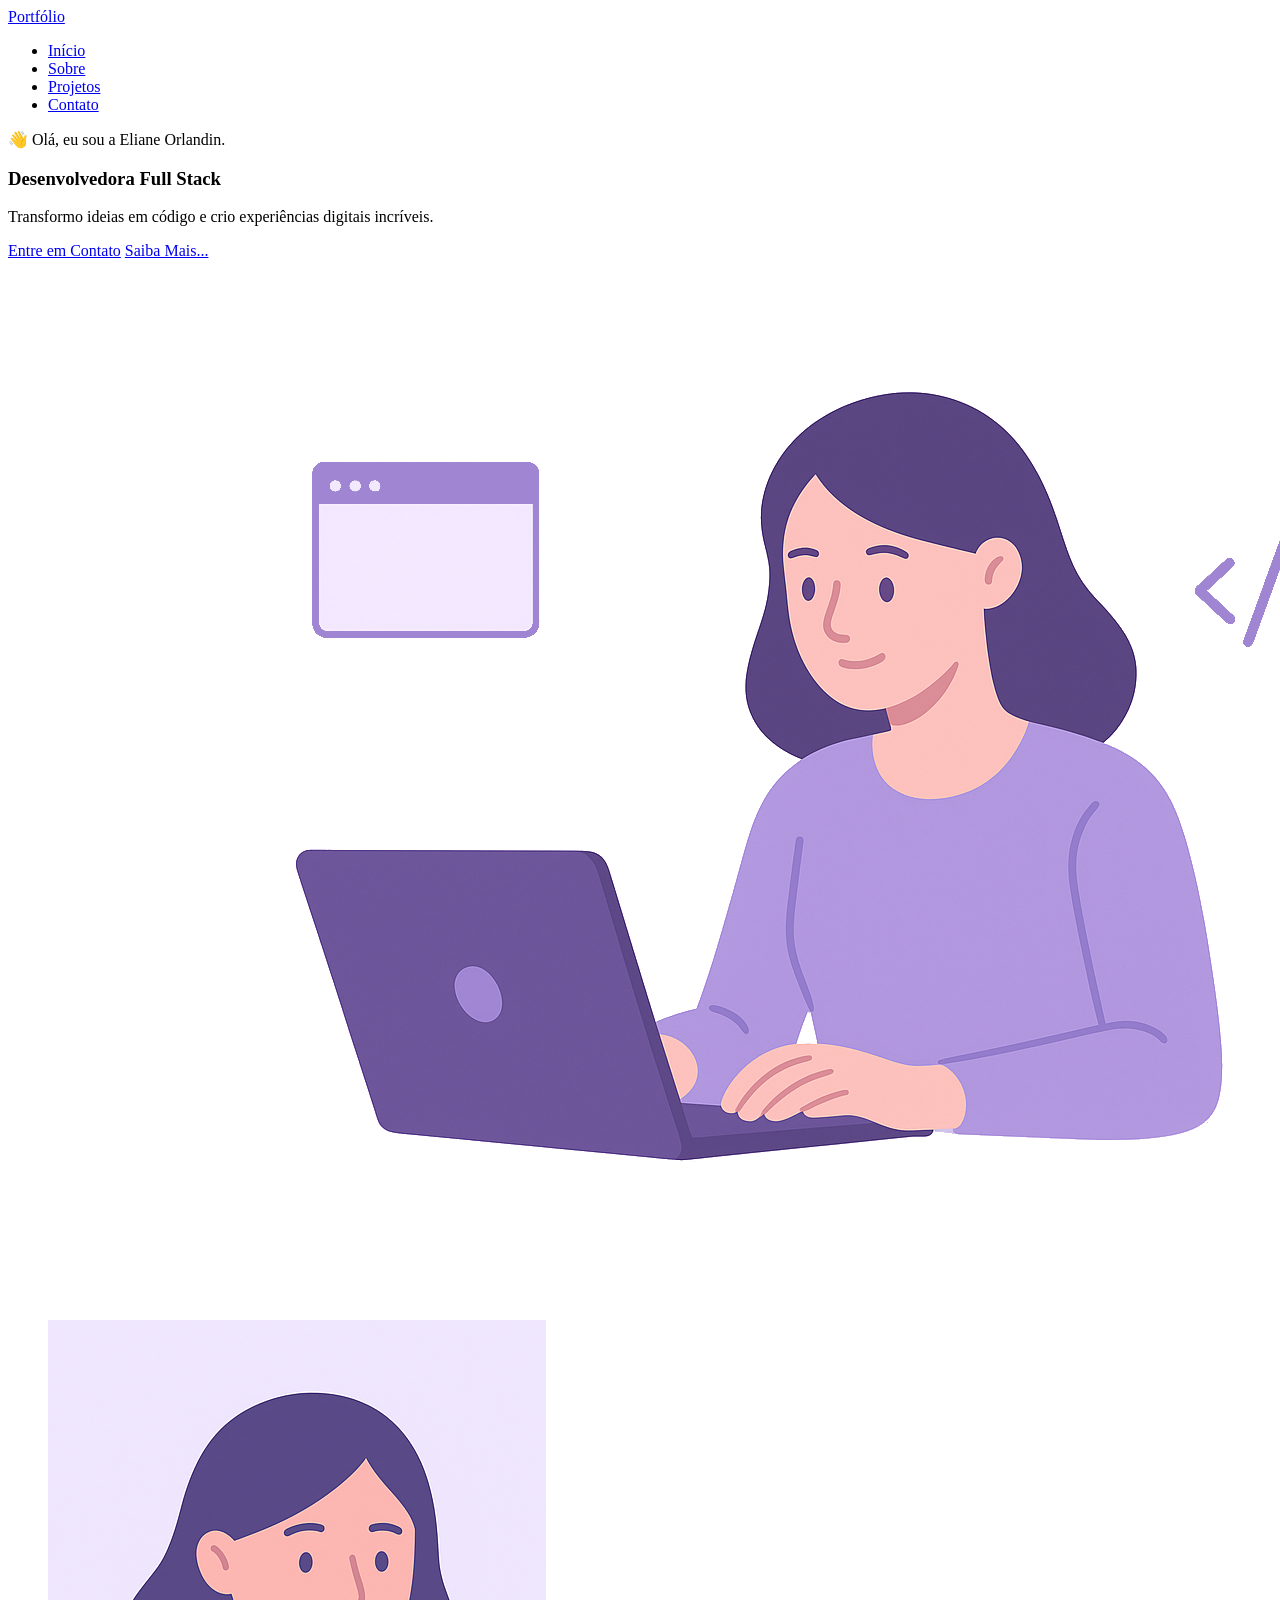
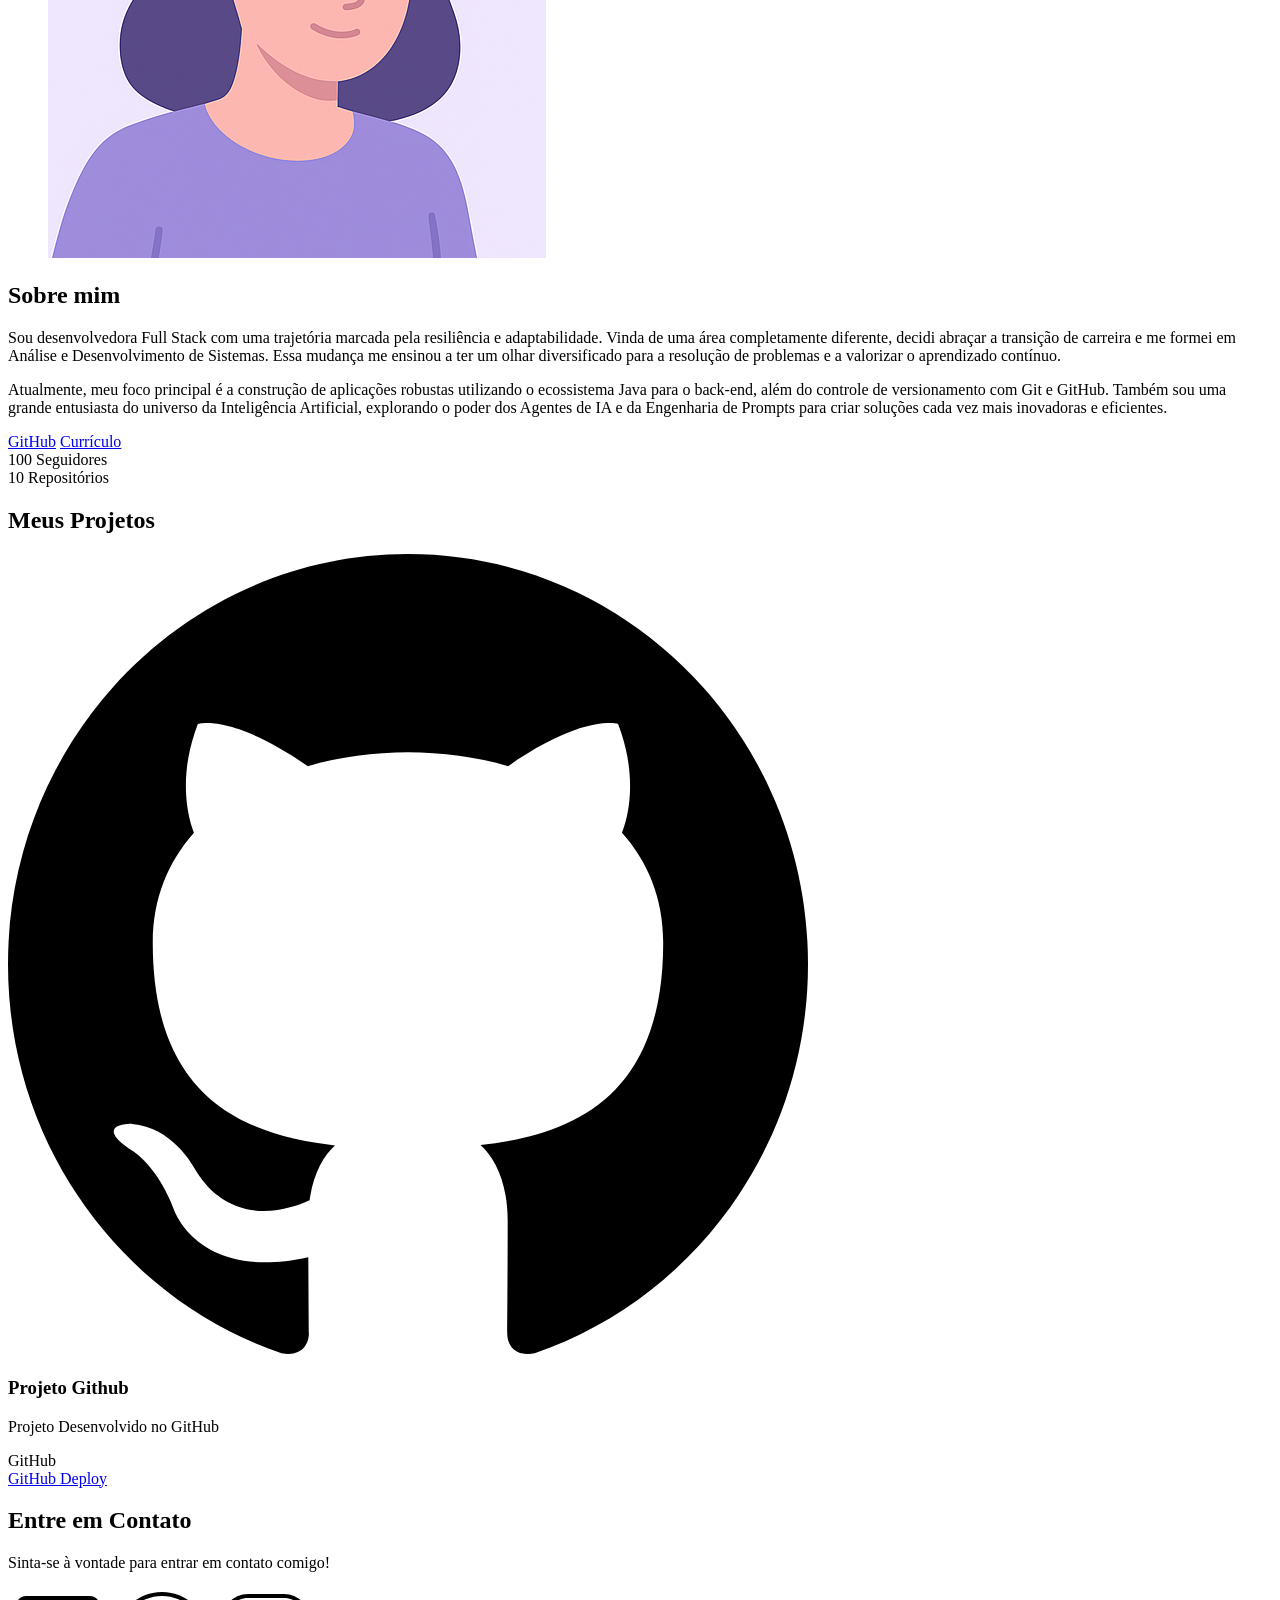
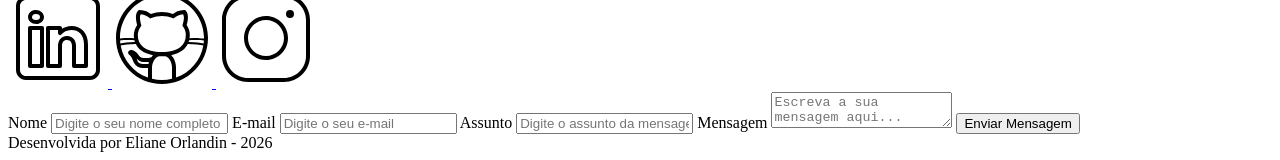
==== index.html @ 5fa19dbe "feat: cria estrutura inicial do portfólio em HTML" ====
<!DOCTYPE html>
<html lang="pt-br">
<head>
    
    <meta charset="UTF-8">
	
    <meta name="viewport" content="width=device-width, initial-scale=1.0">
	
    <meta name="author" content="Eliane Orlandin">
    <meta 
        name="description"
        content="Portfólio de Eliane Orlandin, 
                desenvolvedora Full Stack especializada em criar experiências 
                digitais incríveis. Conheça meus projetos e entre em contato."
    >
    <meta name="robots" content="index, follow">

    <link rel="icon" type="image/svg+xml" href="./assets/img/favicon.svg">

    <title>Portfólio | Eliane Orlandin</title>
</head>
<body>
    <!-- Cabeçalho da Página (header) -->
    <header>
        
        <div class = "menu-content">


            <!-- Título -->
            <a href="index.html" id="titulo">Portfólio</a>
            <nav>
                <ul class="menu-list">
                    <li><a href="#hero">Início</a></li>
                    <li><a href="#about">Sobre</a></li>
                    <li><a href="#projects">Projetos</a></li>
                    <li><a href="#contact">Contato</a></li>
                </ul>
            </nav>

        </div>
    </header>
    <!-- Seção Principal da Página (main) -->
    <main>

        <!-- Seção de boas vindas -->
        <section id="hero" class="section-container hero-container">
           <!-- BOAS VINDAS -->
            <article class="hero-content">

                <span>👋 Olá, eu sou a Eliane Orlandin.</span>
                <h1>Desenvolvedora Full Stack</h1>
                <p>Transformo ideias em código e crio experiências digitais incríveis.</p>

                <div class="buttons-container">
                    <a href="#contact" class="botao">Entre em Contato</a>
                    <a href="#about" class="botao-outline">Saiba Mais...</a>
                </div>

            </article>

            <!-- IMAGEM -->
            <figure class="hero-image">
                <img src="./assets/img/foto_dev_woman.svg" alt="Foto da autora." class="float-animation">
            </figure>

        </section>

        <!-- Seção sobre o autor-->
        <section id="about" class="section-container about-container">

            <figure class="about-image">
                <img src="./assets/img/avatar_dev_woman.svg" alt="Foto do perfil">
            </figure>

            <article class="about-content">
                <h2>Sobre mim</h2>
                <p>Sou desenvolvedora Full Stack com uma trajetória marcada pela resiliência e adaptabilidade. 
    Vinda de uma área completamente diferente, decidi abraçar a transição de carreira e me 
    formei em Análise e Desenvolvimento de Sistemas. Essa mudança me ensinou a ter um olhar 
    diversificado para a resolução de problemas e a valorizar o aprendizado contínuo.</p>
                <p>Atualmente, meu foco principal é a construção de aplicações robustas utilizando o 
    ecossistema Java para o back-end, além do controle de versionamento com Git e GitHub. 
    Também sou uma grande entusiasta do universo da Inteligência Artificial, explorando o poder 
    dos Agentes de IA e da Engenharia de Prompts para criar soluções cada vez mais inovadoras e eficientes.</p>

                <div class="about-buttons-data">
                    <div class="buttons-container">
                        <a href="https://github.com/Eliane-orlandin" target="_blank" class="botao">GitHub</a>
                        <a href="#" target="_blank" class="botao-outline">Currículo</a>
                    </div>

                    <div class="data-container">
                        <div class="data-item">
                            <span class="data-number">100</span>
                            <span class="data-label">Seguidores</span>
                        </div>
                        <div class="data-item">
                            <span class="data-number">10</span>
                            <span class="data-label">Repositórios</span>
                        </div>
                    </div>
                </div>
            </article>

        </section>

        <!-- Seção de projetos -->
        <section id="projects class="section-container projects-container">
            <h2>Meus Projetos</h2>

            <!-- Swiper Container -->
            <div class="swiper projects-swiper">
                <div class="swiper-wrapper">
                    <div class="swiper-slide">

                        <article class="project-card">
                            <div class="project-image">
                                <img src="./assets/icons/languages/github.svg" alt="Ícone GitHub" />
                            </div>

                            <div class="project-content">
                                <h3>Projeto Github</h3>
                                <p>Projeto Desenvolvido no GitHub</p>
                                <div class="project-tags">
                                    <span class="tag">GitHub</span>
                                </div>
                                <div class="project-buttons">
                                    <a href="#" target="_blank" class="botao botao-sm">
                                        GitHub
                                    </a>
                                    <a href="#" target="_blank" class="botao-outline botao-sm">
                                        Deploy
                                    </a>
                                </div>
                            </div>

                        </article>
                    </div>
                </div>

                <!-- Botões de navegação -->
                <div class="swiper-button-next"></div>
                <div class="swiper-button-prev"></div>

                <!-- Paginação -->
                <div class="swiper-pagination"></div>
            </div>

        </section>
        <!-- Seção formulário de contatos e redes sociais -->
        <section id="contact" class="section-container contact-container">

            <!-- REDES SOCIAIS -->
            <article class="contact-info">
                <h2>Entre em Contato</h2>
                <p>Sinta-se à vontade para entrar em contato comigo!</p>

                <div class="social-container">
                    <a href="#" target="_blank" class="social-icon" aria-label="LinkedIn">
                        <img src="./assets/icons/social/linkedin.svg" alt="Link para o Linkedin">
                    </a>
                    <a href="#" target="_blank" class="social-icon" aria-label="GitHub">
                        <img src="./assets/icons/social/github.svg" alt="Link para o GitHub">
                    </a>
                    <a href="#" target="_blank" class="social-icon" aria-label="Instagram">
                        <img src="./assets/icons/social/instagram.svg" alt="Link para o Instagram">
                    </a>
                </div>
            </article>

            <!-- FORMULÁRIO -->
            <form id="formulario">

                <label for="nome">Nome</label>
                <input id="nome" name="nome" type="text" placeholder="Digite o seu nome completo">
                <span id="erro-nome"></span>

                <label for="email">E-mail</label>
                <input id="email" name="email" type="text" placeholder="Digite o seu e-mail">
                <span id="erro-email"></span>

                <label for="assunto">Assunto</label>
                <input id="assunto" name="assunto" type="text" placeholder="Digite o assunto da mensagem">
                <span id="erro-assunto"></span>

                <label for="mensagem">Mensagem</label>
                <textarea id="mensagem" name="mensagem" placeholder="Escreva a sua mensagem aqui..."></textarea>
                <span id="erro-mensagem"></span>

                <button class="botao" type="submit">Enviar Mensagem</button>
            </form>

        </section>

    </main>

    <!-- Rodapé da Página (footer) -->
    <footer>
        Desenvolvida por Eliane Orlandin - 2026
    </footer>
    
</body>
</html>
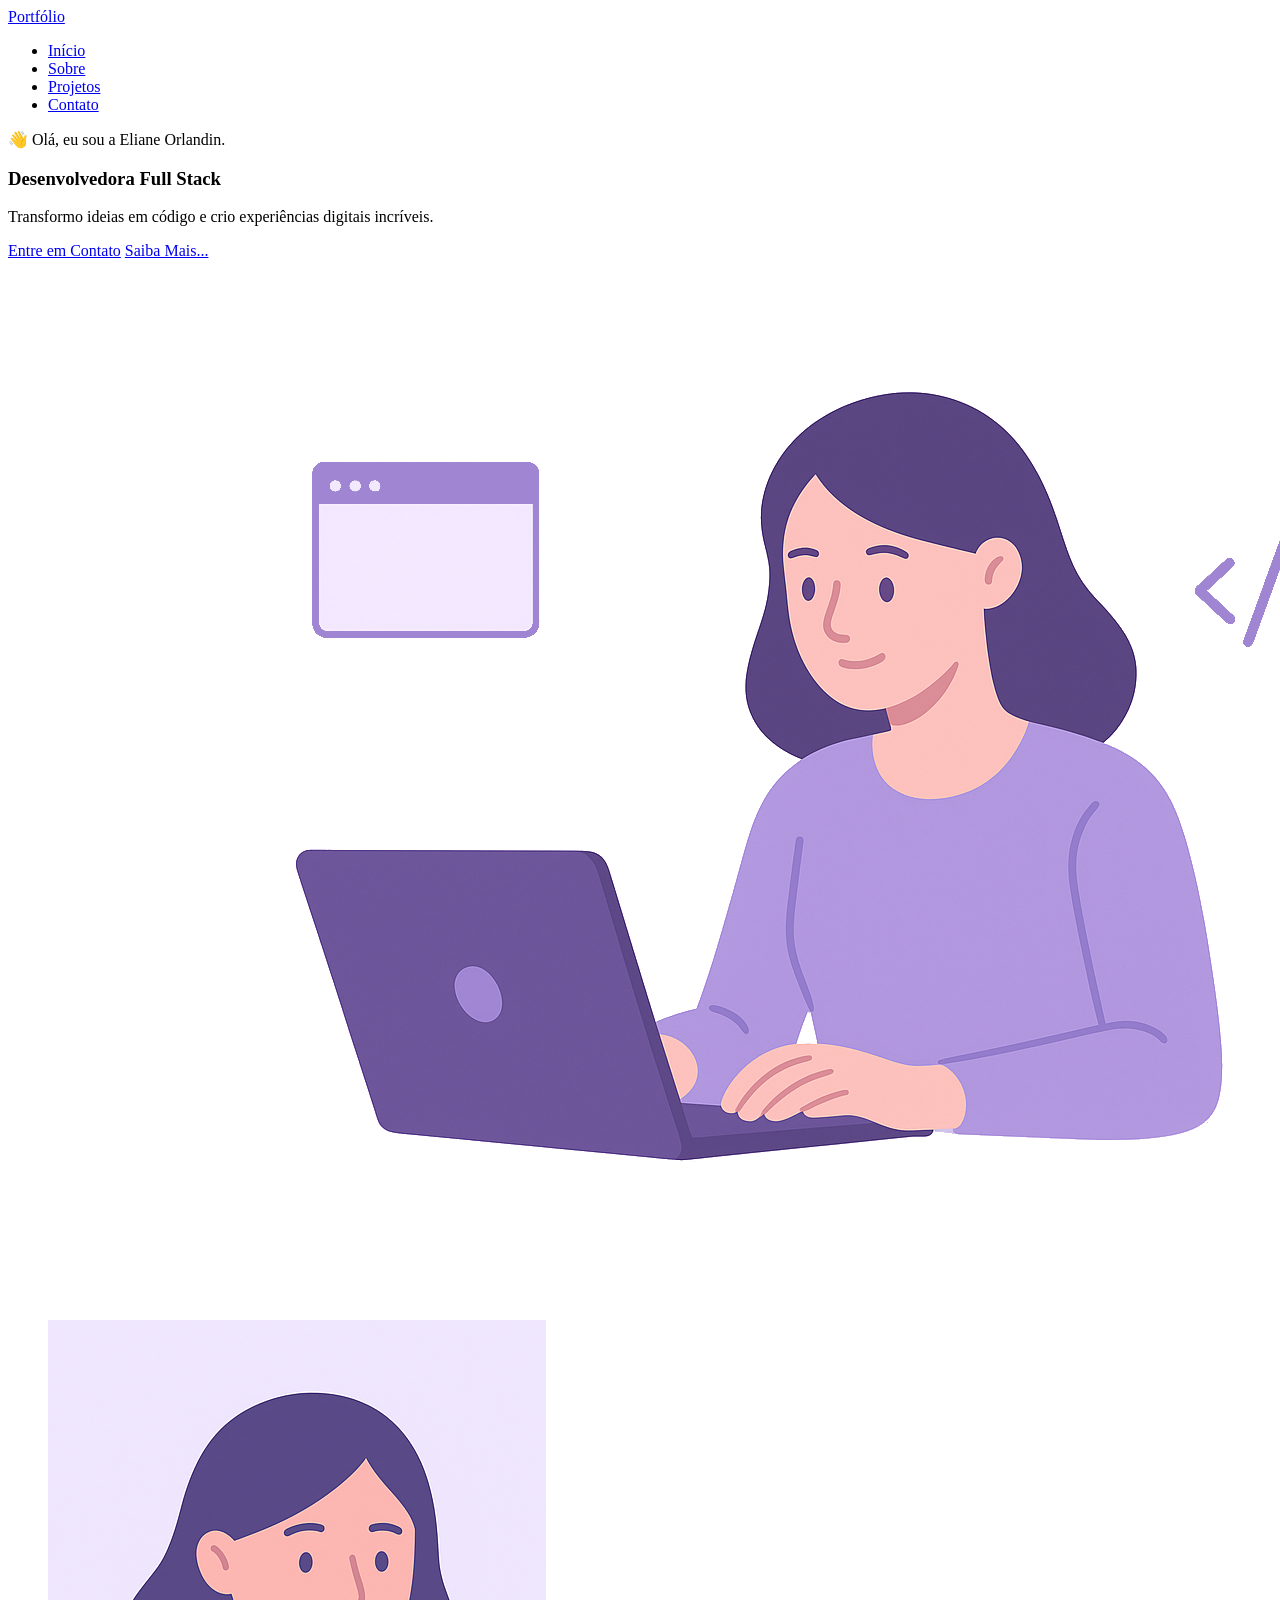
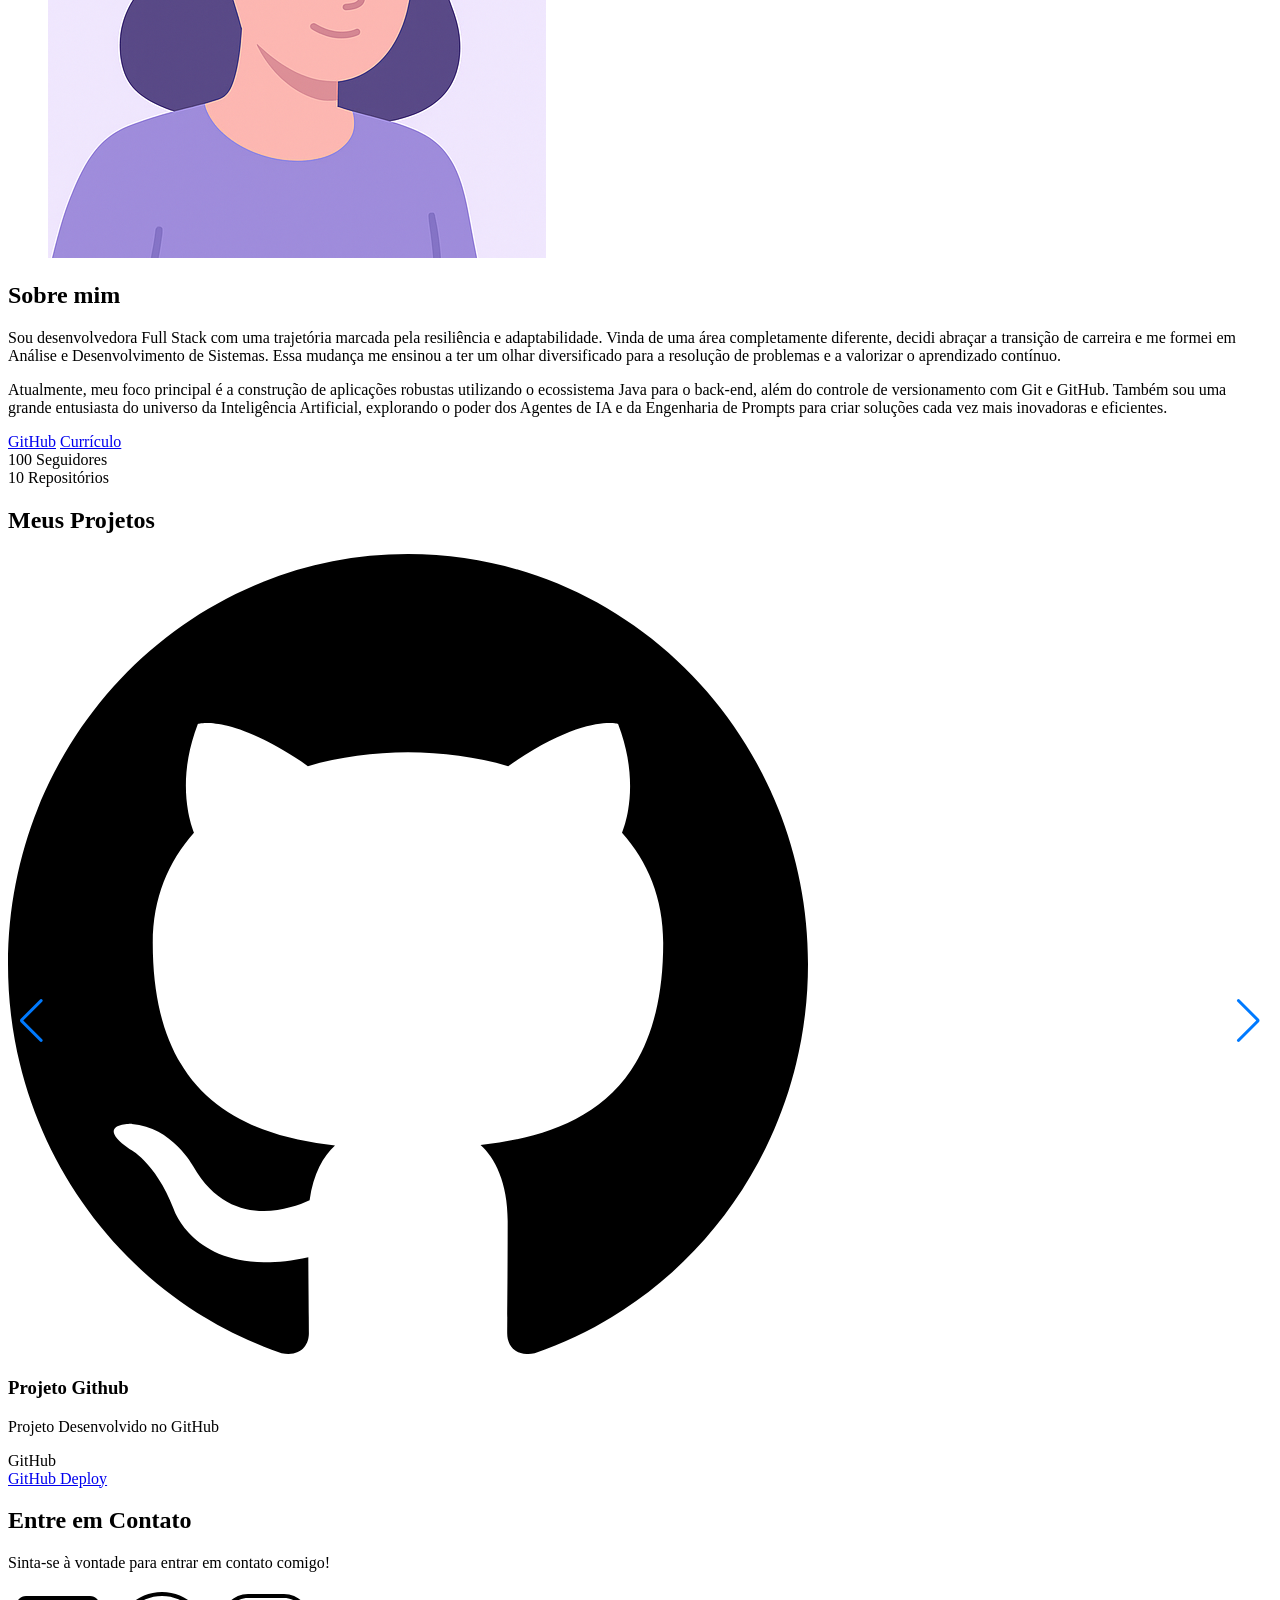
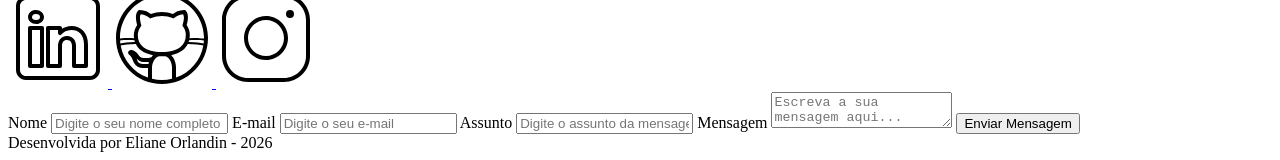
==== commit 8b13c5fc: "feat: adiciona link para o CSS do Swiper" ====
--- a/index.html
+++ b/index.html
@@ -1,29 +1,41 @@
 <!DOCTYPE html>
 <html lang="pt-br">
+
 <head>
-    
+
+    <!-- Fontes do Google -->
+    <link rel="preconnect" href="https://fonts.googleapis.com">
+    <link rel="preconnect" href="https://fonts.gstatic.com" crossorigin>
+
+    <!-- Fonte do Google - Poppins -->
+    <link href="https://fonts.googleapis.com/css2?family=Poppins&display=swap" rel="stylesheet">
+
     <meta charset="UTF-8">
-	
+
     <meta name="viewport" content="width=device-width, initial-scale=1.0">
-	
+
     <meta name="author" content="Eliane Orlandin">
-    <meta 
-        name="description"
-        content="Portfólio de Eliane Orlandin, 
+    <meta name="description" content="Portfólio de Eliane Orlandin, 
                 desenvolvedora Full Stack especializada em criar experiências 
-                digitais incríveis. Conheça meus projetos e entre em contato."
-    >
+                digitais incríveis. Conheça meus projetos e entre em contato.">
     <meta name="robots" content="index, follow">
 
     <link rel="icon" type="image/svg+xml" href="./assets/img/favicon.svg">
+
+    <!-- SWIPER CSS -->
+    <link rel="stylesheet" href="https://cdn.jsdelivr.net/npm/swiper@11/swiper-bundle.min.css">
+
+    <!-- Link para a Folha de Estilo da Página - CSS -->
+    <link rel="stylesheet" href="./assets/css/style.css">
 
     <title>Portfólio | Eliane Orlandin</title>
 </head>
+
 <body>
     <!-- Cabeçalho da Página (header) -->
     <header>
-        
-        <div class = "menu-content">
+
+        <div class="menu-content">
 
 
             <!-- Título -->
@@ -44,7 +56,7 @@
 
         <!-- Seção de boas vindas -->
         <section id="hero" class="section-container hero-container">
-           <!-- BOAS VINDAS -->
+            <!-- BOAS VINDAS -->
             <article class="hero-content">
 
                 <span>👋 Olá, eu sou a Eliane Orlandin.</span>
@@ -74,14 +86,15 @@
 
             <article class="about-content">
                 <h2>Sobre mim</h2>
-                <p>Sou desenvolvedora Full Stack com uma trajetória marcada pela resiliência e adaptabilidade. 
-    Vinda de uma área completamente diferente, decidi abraçar a transição de carreira e me 
-    formei em Análise e Desenvolvimento de Sistemas. Essa mudança me ensinou a ter um olhar 
-    diversificado para a resolução de problemas e a valorizar o aprendizado contínuo.</p>
-                <p>Atualmente, meu foco principal é a construção de aplicações robustas utilizando o 
-    ecossistema Java para o back-end, além do controle de versionamento com Git e GitHub. 
-    Também sou uma grande entusiasta do universo da Inteligência Artificial, explorando o poder 
-    dos Agentes de IA e da Engenharia de Prompts para criar soluções cada vez mais inovadoras e eficientes.</p>
+                <p>Sou desenvolvedora Full Stack com uma trajetória marcada pela resiliência e adaptabilidade.
+                    Vinda de uma área completamente diferente, decidi abraçar a transição de carreira e me
+                    formei em Análise e Desenvolvimento de Sistemas. Essa mudança me ensinou a ter um olhar
+                    diversificado para a resolução de problemas e a valorizar o aprendizado contínuo.</p>
+                <p>Atualmente, meu foco principal é a construção de aplicações robustas utilizando o
+                    ecossistema Java para o back-end, além do controle de versionamento com Git e GitHub.
+                    Também sou uma grande entusiasta do universo da Inteligência Artificial, explorando o poder
+                    dos Agentes de IA e da Engenharia de Prompts para criar soluções cada vez mais inovadoras e
+                    eficientes.</p>
 
                 <div class="about-buttons-data">
                     <div class="buttons-container">
@@ -105,7 +118,7 @@
         </section>
 
         <!-- Seção de projetos -->
-        <section id="projects class="section-container projects-container">
+        <section id="projects class=" section-container projects-container">
             <h2>Meus Projetos</h2>
 
             <!-- Swiper Container -->
@@ -198,6 +211,7 @@
     <footer>
         Desenvolvida por Eliane Orlandin - 2026
     </footer>
-    
+
 </body>
+
 </html>
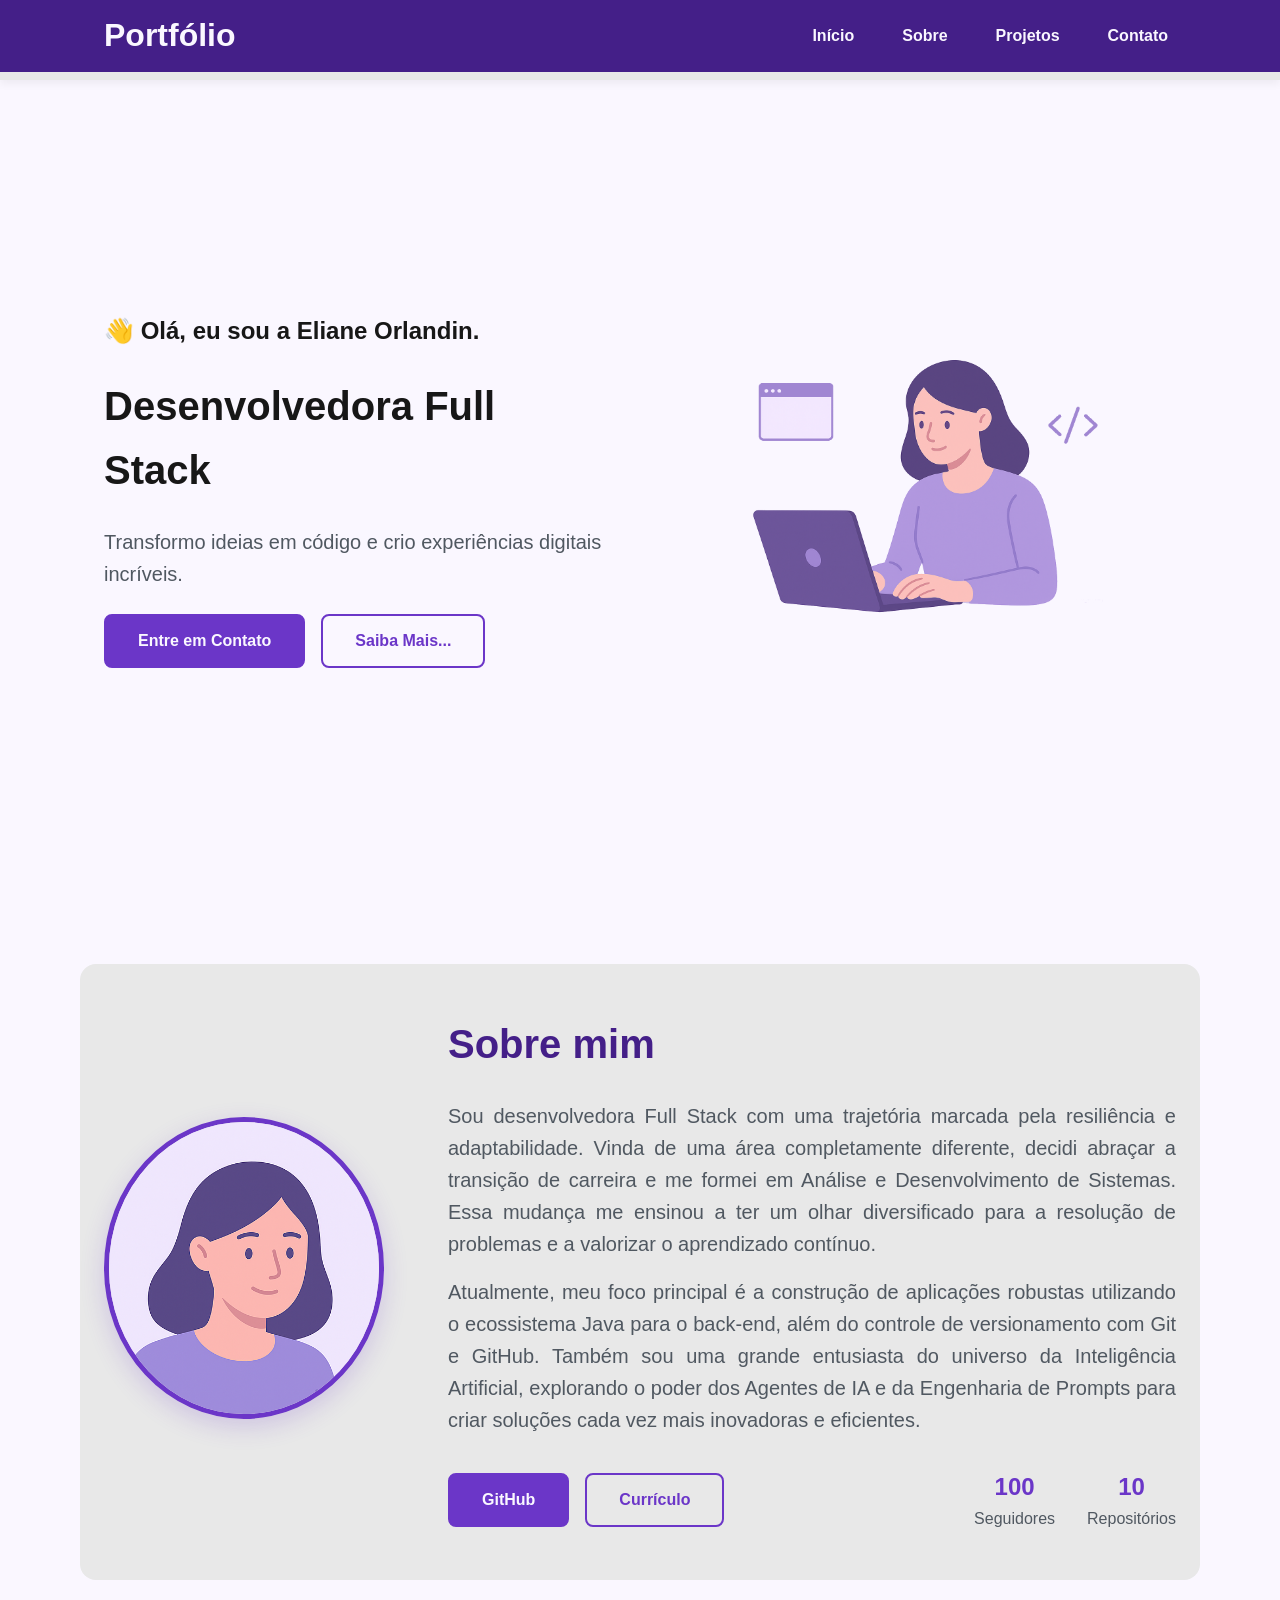
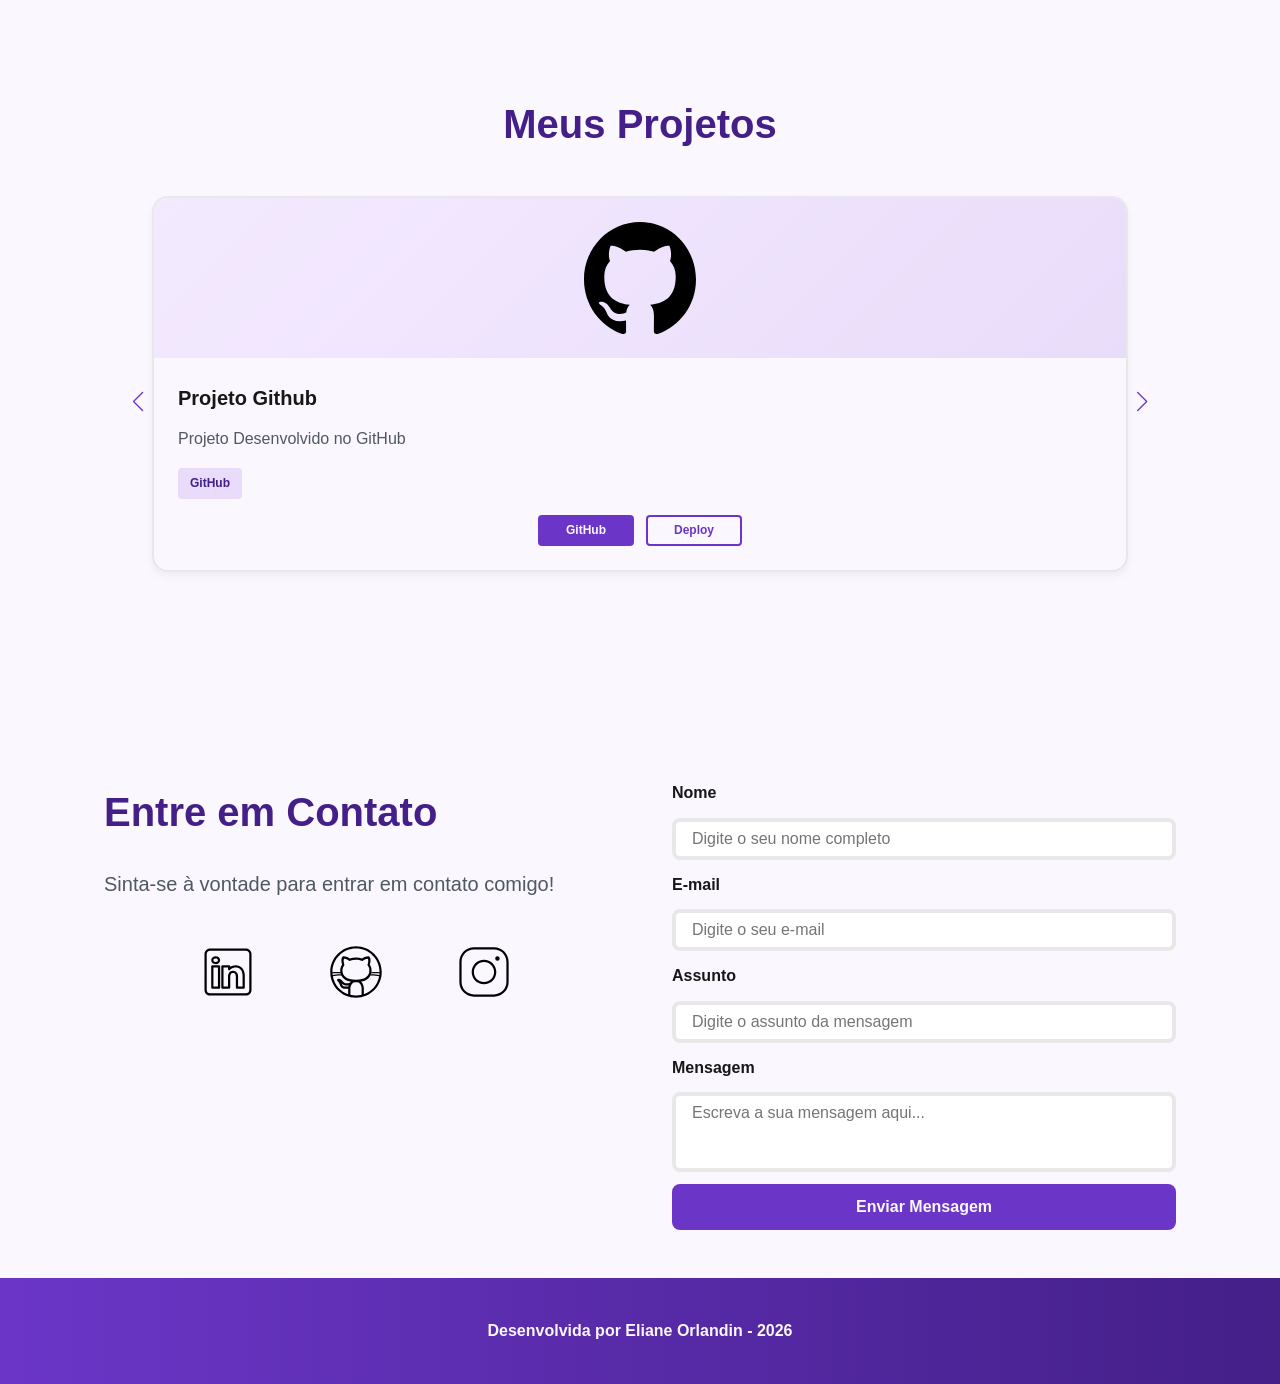
==== commit b5822031: "fix: corrige erro de sintaxe no ID da seção de projetos" ====
--- a/index.html
+++ b/index.html
@@ -118,7 +118,7 @@
         </section>
 
         <!-- Seção de projetos -->
-        <section id="projects class=" section-container projects-container">
+        <section id="projects" class="section-container projects-container">
             <h2>Meus Projetos</h2>
 
             <!-- Swiper Container -->
--- a/assets/css/style.css
+++ b/assets/css/style.css
@@ -0,0 +1,701 @@
+/* ********* Estilos globais ********* */
+* {
+    margin: 0;
+    padding: 0;
+    box-sizing: border-box;
+    font-family: 'Poppins', sans-serif;
+    font-weight: 400;
+    text-decoration: none;
+    outline: none;
+}
+
+/* ********** Variáveis ********* */
+:root {
+    /* Paleta de Cores - Purple */
+    --purple-50: #f4eaff;
+    --purple-100: #e9dcfa;
+    --purple-200: #cdb3f0;
+    --purple-300: #b186e5;
+    --purple-400: #9460db;
+    --purple-500: #6b36c8;
+    --purple-600: #5b2ca0;
+    --purple-700: #4c2177;
+    --purple-800: #441f88;
+    --purple-900: #2a0e4d;
+
+    /* Cores Neutras */
+    --gray-200: #e8e8e8;
+    --gray-400: #505861;
+    --black: #171717;
+    --white: #FAF7FF;
+
+    /* Cores de Estado */
+    --error: #e63946;
+
+    /* Sombras */
+    --shadow-sm: 0 0.25rem 0.5rem rgba(0, 0, 0, 0.05);
+    --shadow-md: 0 0.25rem 0.75rem rgba(107, 54, 200, 0.3);
+    --shadow-lg: 0 0.5rem 1.5rem rgba(107, 54, 200, 0.2);
+
+    /* Espaçamentos */
+    --spacing-xs: 0.5rem;
+    --spacing-sm: 1rem;
+    --spacing-md: 1.5rem;
+    --spacing-lg: 2rem;
+    --spacing-xl: 3rem;
+    --spacing-2xl: 4rem;
+
+    /* Espaçamentos */
+    --spacing-xs: 0.5rem;
+    --spacing-sm: 1rem;
+    --spacing-md: 1.5rem;
+    --spacing-lg: 2rem;
+    --spacing-xl: 3rem;
+    --spacing-2xl: 4rem;
+
+    /* Tamanhos de Fonte */
+    --text-sm: 0.75rem;
+    --text-base: 1rem;
+    --text-lg: 1.25rem;
+    --text-xl: 1.5rem;
+    --text-2xl: 2rem;
+    --text-3xl: 2.5rem;
+
+    /* Border Radius */
+    --radius-sm: 0.25rem;
+    --radius-md: 0.5rem;
+    --radius-lg: 1rem;
+    --radius-xl: 2rem;
+    --radius-full: 50%;
+
+    /* Animação Padrão */
+    --transition-default: all 0.3s ease;
+
+
+}
+
+/* Configurações básicas */
+html {
+  scroll-behavior: smooth;
+}
+
+body {
+  display: flex;
+  flex-direction: column;
+  min-height: 100vh;
+  background-color: var(--white);
+  line-height: 1.6;
+  color: var(--black);
+}
+
+main {
+  flex: 1;
+}
+
+/* Configurações básicas das seções */
+.section-container {
+  max-width: 70rem;
+  margin: 0 auto;
+  padding: var(--spacing-xl) var(--spacing-md);
+  scroll-margin-top: 6rem;
+}
+
+/* Estilos para os botões */
+.buttons-container {
+    display: flex;
+    gap: var(--spacing-sm);
+}
+
+.botao,
+.botao-outline {
+    display: inline-block;
+    padding: 0.75rem 2rem;
+    border: 0.15rem solid transparent;
+    border-radius: var(--radius-md);
+    font-size: var(--text-base);
+    font-weight: 600;
+    text-align: center;
+    cursor: pointer;
+    transition: var(--transition-default);
+}
+
+/* Botão preenchido (primário) */
+.botao {
+    border-color: var(--purple-500);
+    background-color: var(--purple-500);
+    color: var(--white);
+}
+
+.botao:hover {
+    border-color: var(--purple-800);
+    background-color: var(--purple-800);
+    box-shadow: var(--shadow-md);
+    transform: translateY(-0.25rem);
+}
+
+/* Botão outline (secundário) */
+.botao-outline {
+    border-color: var(--purple-500);
+    background-color: transparent;
+    color: var(--purple-500);
+}
+
+.botao-outline:hover {
+    border-color: var(--purple-500);
+    background-color: var(--purple-500);
+    color: var(--white);
+    transform: translateY(-0.25rem);
+}
+
+/* Modificador para botões pequenos (usado em projetos) */
+.botao.botao-sm,
+.botao-outline.botao-sm {
+    min-width: 6rem;
+    padding: 0.25rem var(--spacing-sm);
+    border-width: 0.125rem;
+    border-radius: 0.25rem;
+    font-size: var(--text-sm);
+}
+
+/* Estilos para o header */
+header {
+  position: sticky;
+  top: 0;
+  z-index: 1000;
+  width: 100%;
+  height: 5rem;
+  border-bottom: var(--spacing-xs) solid var(--gray-200);
+  background-color: var(--purple-800);
+  box-shadow: var(--shadow-sm);
+}
+
+header a {
+  font-weight: 600;
+  color: var(--white);
+  transition: color 0.3s ease;
+}
+
+header a:hover {
+  color: var(--purple-100);
+}
+
+/* Estilos para o menu de navegação */
+#titulo {
+    font-size: var(--text-2xl);
+    font-weight: 700;
+}
+
+.menu-content {
+    display: flex;
+    justify-content: space-between;
+    align-items: center;
+    max-width: 70rem;
+    height: 100%;
+    margin: 0 auto;
+    padding: 0 var(--spacing-md);
+}
+
+.menu-list {
+    display: flex;
+    gap: var(--spacing-lg);
+    list-style: none;
+}
+
+.menu-list a {
+    padding: var(--spacing-xs);
+}
+
+/* Estilos para a seção Hero */
+.hero-container {
+    display: flex;
+    align-items: center;
+    gap: var(--spacing-2xl);
+    min-height: calc(100vh - 5rem);
+}
+
+.hero-content {
+    display: flex;
+    flex: 1;
+    flex-direction: column;
+    gap: var(--spacing-md);
+}
+
+.hero-content span {
+    font-size: var(--text-xl);
+    font-weight: 700;
+}
+
+.hero-content h1 {
+    font-size: var(--text-3xl);
+    font-weight: 700;
+}
+
+.hero-content p,
+.about-content p,
+.contact-info p {
+    font-size: var(--text-lg);
+    color: var(--gray-400);
+}
+
+.hero-image {
+    display: flex;
+    flex: 1;
+    justify-content: center;
+}
+
+.hero-image img {
+    width: 100%;
+    max-width: 100%;
+    border-radius: var(--radius-xl);
+}
+
+/* Animação flutuante */
+@keyframes float {
+
+    0%,
+    100% {
+        transform: translateY(0);
+    }
+
+    50% {
+        transform: translateY(-1.25rem);
+    }
+}
+
+.float-animation {
+    animation: float 3s ease-in-out infinite;
+}
+
+/* ******* Estilos para a seção About ******** */
+/* Container */
+.about-container {
+    display: flex;
+    align-items: center;
+    gap: var(--spacing-2xl);
+    margin: var(--spacing-2xl) auto;
+    border-radius: var(--radius-lg);
+    background-color: var(--gray-200);
+}
+
+/* Painel esquerdo */
+.about-image {
+    flex: 0 0 17.5rem;
+}
+
+.about-image img {
+    width: 100%;
+    border: 0.35rem solid var(--purple-500);
+    border-radius: var(--radius-full);
+    box-shadow: var(--shadow-lg);
+}
+/* Painel direito */
+.about-content h2,
+.projects-container h2,
+.contact-info h2 {
+    margin-bottom: var(--spacing-md);
+    font-size: var(--text-3xl);
+    font-weight: 700;
+    color: var(--purple-800);
+}
+
+.about-content p {
+    margin-bottom: var(--spacing-sm);
+    text-align: justify;
+}
+
+/* Botões e dados */
+.about-buttons-data {
+    display: flex;
+    justify-content: space-between;
+    align-items: center;
+    gap: var(--spacing-lg);
+    margin-top: var(--spacing-lg);
+}
+
+.about-buttons-data .botao {
+    margin-right: auto;
+}
+
+/* Dados do github */
+.data-container {
+    display: flex;
+    gap: var(--spacing-lg);
+    margin-top: 0;
+}
+
+.data-item {
+    display: flex;
+    flex-direction: column;
+    align-items: center;
+}
+
+.data-number {
+    font-size: var(--text-xl);
+    font-weight: 700;
+    text-align: center;
+    color: var(--purple-500);
+}
+
+.data-label {
+    font-size: var(--text-base);
+    text-align: center;
+    color: var(--gray-400);
+}
+
+/* *******Estilos para a seção Projects******** */
+/* Container */
+.projects-container {
+    scroll-margin-top: 3rem;
+    margin: var(--spacing-2xl) auto;
+    text-align: center;
+}
+
+/* Carrossel */
+.projects-swiper {
+    position: relative;
+    width: 100%;
+    padding: var(--spacing-sm) var(--spacing-xl) var(--spacing-xl);
+    overflow: hidden;
+}
+
+/* Card de projeto */
+.project-card {
+    display: flex;
+    flex-direction: column;
+    width: 100%;
+    height: 100%;
+    border: 0.15rem solid var(--gray-200);
+    border-radius: var(--radius-lg);
+    background-color: var(--white);
+    box-shadow: var(--shadow-sm);
+    overflow: hidden;
+    transition: var(--transition-default);
+}
+
+.project-card:hover {
+    box-shadow: var(--shadow-lg);
+}
+
+/* Imagem do projeto */
+.project-image {
+    display: flex;
+    align-items: center;
+    justify-content: center;
+    width: 100%;
+    height: 10rem;
+    background: linear-gradient(135deg, var(--purple-50) 0%, var(--purple-100) 100%);
+}
+
+.project-image img {
+    width: 75%;
+    height: 75%;
+    max-width: 7rem;
+    max-height: 7rem;
+    object-fit: contain;
+    transition: transform 0.3s ease;
+}
+
+/* Conteúdo do projeto */
+.project-content {
+    display: flex;
+    flex: 1;
+    flex-direction: column;
+    padding: var(--spacing-md);
+    text-align: left;
+}
+
+.project-content h3 {
+    margin-bottom: 0.75rem;
+    font-size: var(--text-lg);
+    font-weight: 700;
+}
+
+.project-content p {
+    flex: 1;
+    margin-bottom: var(--spacing-sm);
+    font-size: var(--text-base); 
+    color: var(--gray-400);
+}
+
+/* Tags de tecnologias */
+.project-tags {
+    display: flex;
+    flex-wrap: wrap;
+    gap: var(--spacing-xs);
+}
+
+.tag {
+    padding: 0.375rem 0.75rem;
+    border-radius: var(--radius-sm);
+    background-color: var(--purple-100);
+    font-size: var(--text-sm);
+    font-weight: 600;
+    color: var(--purple-800);
+}
+
+/* Botões do projeto */
+.project-buttons {
+    display: flex;
+    justify-content: center;
+    align-items: center;
+    gap: 0.75rem;
+    margin-top: var(--spacing-sm);
+}
+
+/* ******* Estilos para o Swiper ******** */
+/* Container do Swiper */
+.swiper-wrapper {
+    align-items: stretch;
+}
+
+.swiper-slide {
+    display: flex;
+    height: auto;
+}
+
+/* Botões do Swiper (navegação) */
+.swiper-button-next,
+.swiper-button-prev {
+    width: 3rem;
+    height: 3rem;
+}
+
+.swiper-button-next:after,
+.swiper-button-prev:after {
+    font-size: var(--text-lg);
+    color: var(--purple-500);
+}
+
+.swiper-button-next:hover:after,
+.swiper-button-prev:hover:after {
+    color: var(--purple-800);
+}
+
+/* Indicadores de paginação */
+.swiper-pagination-bullet {
+    width: 0.75rem;
+    height: 0.75rem;
+    background-color: var(--gray-200);
+    opacity: 1;
+}
+
+.swiper-pagination-bullet-active {
+    width: var(--spacing-lg);
+    border-radius: var(--radius-sm);
+    background-color: var(--purple-500);
+}
+
+/* ******* Estilos para a seção Contact ******** */
+/* Container */
+.contact-container {
+    display: grid;
+    grid-template-columns: 1fr 1fr;
+    gap: var(--spacing-2xl);
+}
+
+/* Informações de contato */
+.contact-info h2 {
+    margin-bottom: var(--spacing-md);
+}
+
+.contact-info p {
+    margin-bottom: var(--spacing-lg);
+}
+
+/* Redes sociais */
+.social-container {
+    display: flex;
+    justify-content: center;
+    gap: var(--spacing-xl);
+}
+
+/* Ícones sociais */
+.social-icon {
+    width: 5rem;
+    height: 5rem;
+    padding: 0.75rem;
+    border-radius: var(--radius-md);
+    transition: var(--transition-default);
+}
+
+.social-icon img {
+    width: 100%;
+    filter: brightness(0) saturate(100%);
+    transition: filter 0.3s ease;
+}
+
+.social-icon:hover img {
+    filter: brightness(0) 
+            saturate(100%) 
+            invert(42%) 
+            sepia(93%) 
+            saturate(1352%) 
+            hue-rotate(243deg) 
+            brightness(79%) 
+            contrast(91%);
+}
+
+/* ******* Estilos para o Formulário ******** */
+/* Container do formulário */
+form {
+    display: flex;
+    flex-direction: column;
+    gap: 0.75rem;
+}
+/* Labels */
+form label {
+    font-size: var(--text-base);
+    font-weight: 600;
+}
+
+/* Inputs e textarea */
+form input,
+form textarea {
+    width: 100%;
+    padding: 0.5rem var(--spacing-sm);
+    border: 0.25rem solid var(--gray-200);
+    border-radius: var(--radius-md);
+    font-family: inherit;
+    font-size: var(--text-base);
+    transition: border-color 0.3s ease;
+}
+
+form input:focus,
+form textarea:focus {
+    border-color: var(--purple-500);
+    outline: none;
+}
+
+/* Area e span de erro */
+form textarea {
+    min-height: 5rem;
+    resize: none;
+}
+
+form span {
+    margin-top: -0.75rem;
+    font-size: var(--text-sm);
+    color: var(--error);
+}
+
+/* ******** Estilos para o footer ******** */
+footer {
+    padding: 2.5rem;
+    background: linear-gradient(to right, var(--purple-500), var(--purple-800));
+    font-weight: 600;
+    text-align: center;
+    color: var(--white);
+}
+
+/* ******* Estilos para a seção Success ******** */
+.success-container {
+    display: flex;
+    flex-direction: column;
+    justify-content: center;
+    align-items: center;
+    width: 100%;
+    min-height: calc(100vh - 12.5rem);
+    padding: var(--spacing-xl) var(--spacing-md);
+}
+
+.success-content {
+    display: flex;
+    flex-direction: column;
+    align-items: center;
+    gap: var(--spacing-md);
+    max-width: 37.5rem;
+    text-align: center;
+}
+
+.success-content h1 {
+    font-size: var(--text-3xl);
+    font-weight: 700;
+    color: var(--purple-800);
+}
+
+.success-content h2 {
+    font-size: var(--text-lg);
+    color: var(--gray-400);
+}
+
+.success-icon {
+    display: flex;
+    align-items: center;
+    justify-content: center;
+    width: 7.5rem;
+    height: 7.5rem;
+    border-radius: var(--radius-full);
+    background-color: var(--purple-100);
+}
+
+.success-icon img {
+    width: 6rem;
+    height: 6rem;
+    filter: brightness(0) 
+            saturate(100%) 
+            invert(11%) 
+            sepia(69%) 
+            saturate(3759%) 
+            hue-rotate(256deg) 
+            brightness(101%) 
+            contrast(96%);
+}
+/* --------------------------------------------------------------- */ 
+/* --------------------- Página success.html --------------------- */
+
+/* Container */
+.success-container {
+    display: flex;
+    flex-direction: column;
+    justify-content: center;
+    align-items: center;
+    width: 100%;
+    min-height: calc(100vh - 12.5rem);
+    padding: var(--spacing-xl) var(--spacing-md);
+}
+
+/* Conteúdo */
+.success-content {
+    display: flex;
+    flex-direction: column;
+    align-items: center;
+    gap: var(--spacing-md);
+    max-width: 37.5rem;
+    text-align: center;
+}
+
+.success-content h1 {
+    font-size: var(--text-3xl);
+    font-weight: 700;
+    color: var(--purple-800);
+}
+
+.success-content h2 {
+    font-size: var(--text-lg);
+    color: var(--gray-400);
+}
+
+/* Ícone de sucesso */
+.success-icon {
+    display: flex;
+    align-items: center;
+    justify-content: center;
+    width: 7.5rem;
+    height: 7.5rem;
+    border-radius: var(--radius-full);
+    background-color: var(--purple-100);
+}
+
+.success-icon img {
+    width: 6rem;
+    height: 6rem;
+    filter: brightness(0) 
+            saturate(100%) 
+            invert(11%) 
+            sepia(69%) 
+            saturate(3759%) 
+            hue-rotate(256deg) 
+            brightness(101%) 
+            contrast(96%);
+}
+
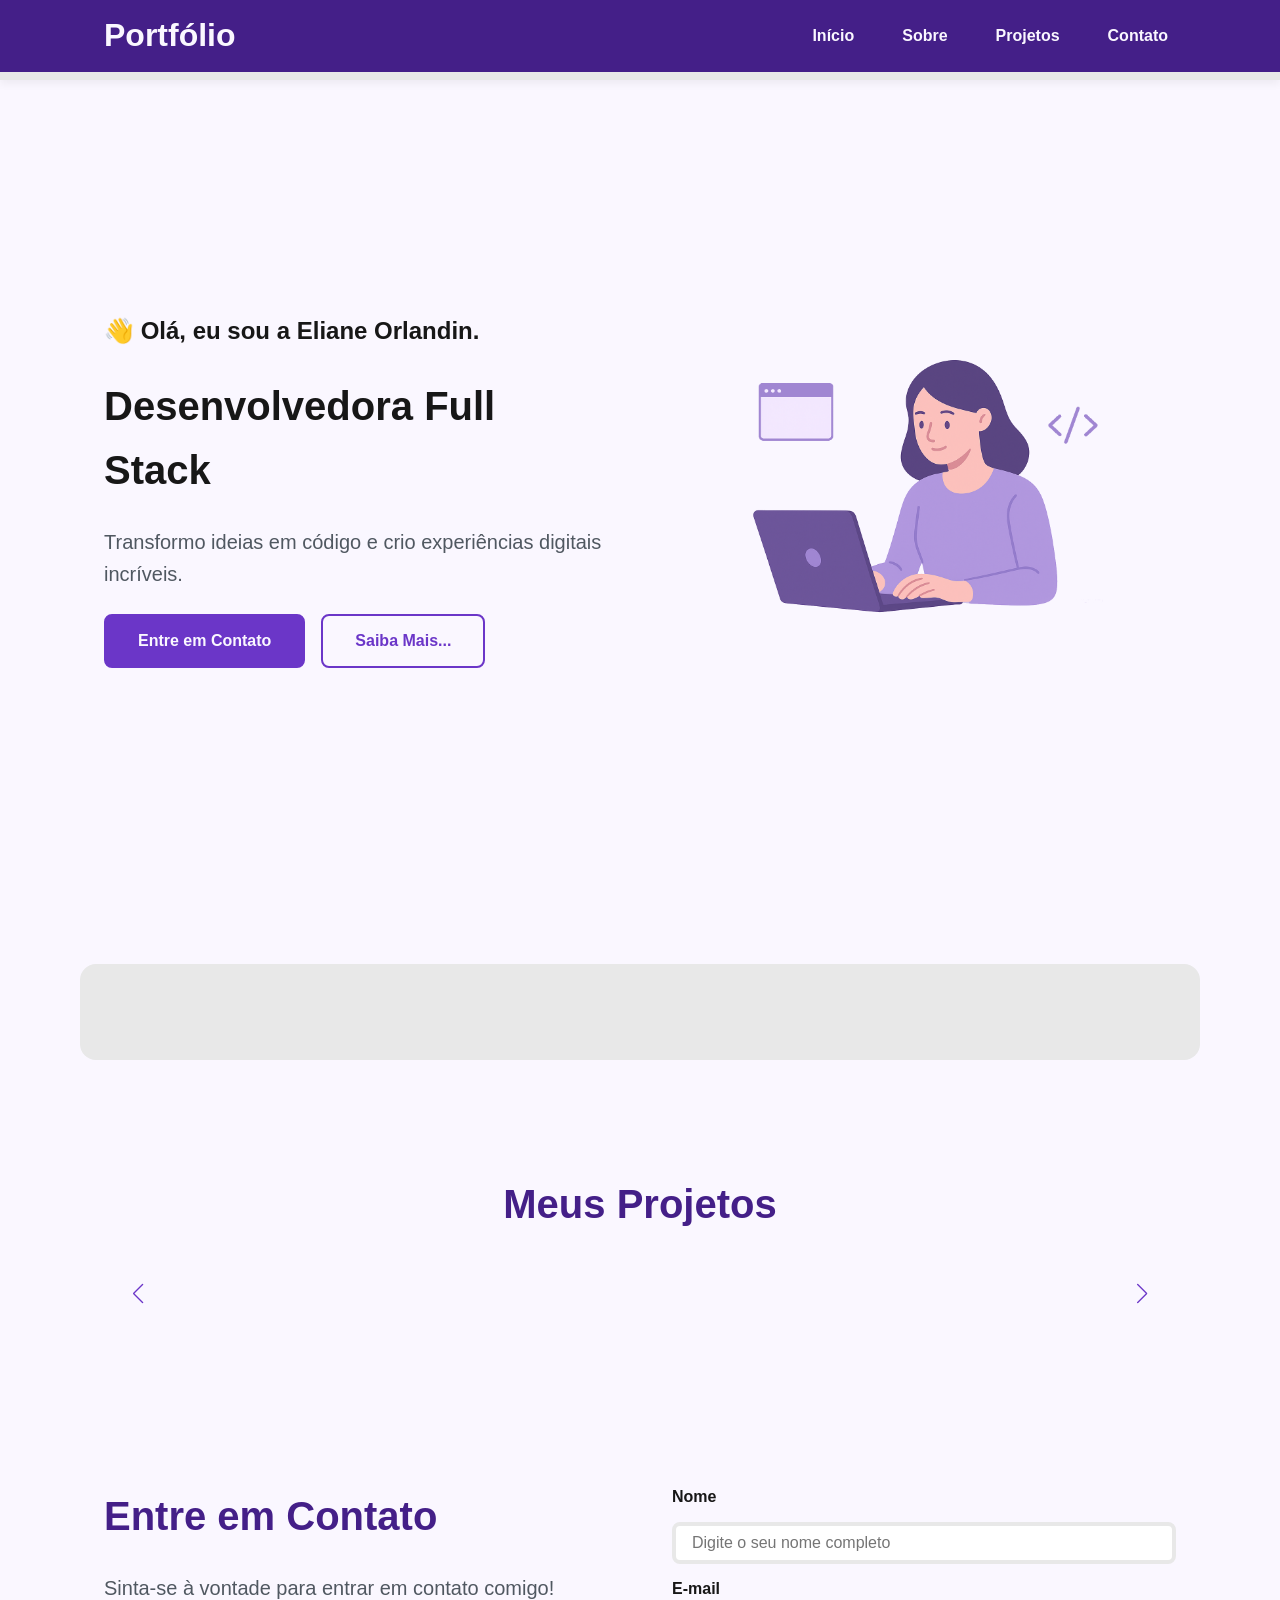
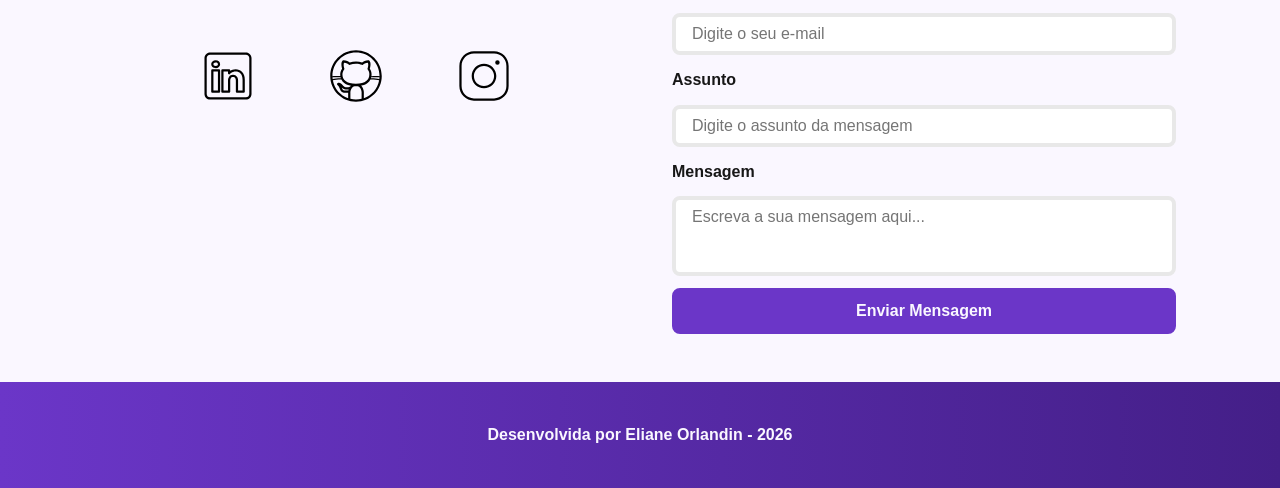
==== commit 2748937a: "feat: remove a seção "Sobre" e atualiza os links das redes sociais com os URLs reais." ====
--- a/index.html
+++ b/index.html
@@ -80,41 +80,6 @@
         <!-- Seção sobre o autor-->
         <section id="about" class="section-container about-container">
 
-            <figure class="about-image">
-                <img src="./assets/img/avatar_dev_woman.svg" alt="Foto do perfil">
-            </figure>
-
-            <article class="about-content">
-                <h2>Sobre mim</h2>
-                <p>Sou desenvolvedora Full Stack com uma trajetória marcada pela resiliência e adaptabilidade.
-                    Vinda de uma área completamente diferente, decidi abraçar a transição de carreira e me
-                    formei em Análise e Desenvolvimento de Sistemas. Essa mudança me ensinou a ter um olhar
-                    diversificado para a resolução de problemas e a valorizar o aprendizado contínuo.</p>
-                <p>Atualmente, meu foco principal é a construção de aplicações robustas utilizando o
-                    ecossistema Java para o back-end, além do controle de versionamento com Git e GitHub.
-                    Também sou uma grande entusiasta do universo da Inteligência Artificial, explorando o poder
-                    dos Agentes de IA e da Engenharia de Prompts para criar soluções cada vez mais inovadoras e
-                    eficientes.</p>
-
-                <div class="about-buttons-data">
-                    <div class="buttons-container">
-                        <a href="https://github.com/Eliane-orlandin" target="_blank" class="botao">GitHub</a>
-                        <a href="#" target="_blank" class="botao-outline">Currículo</a>
-                    </div>
-
-                    <div class="data-container">
-                        <div class="data-item">
-                            <span class="data-number">100</span>
-                            <span class="data-label">Seguidores</span>
-                        </div>
-                        <div class="data-item">
-                            <span class="data-number">10</span>
-                            <span class="data-label">Repositórios</span>
-                        </div>
-                    </div>
-                </div>
-            </article>
-
         </section>
 
         <!-- Seção de projetos -->
@@ -124,31 +89,7 @@
             <!-- Swiper Container -->
             <div class="swiper projects-swiper">
                 <div class="swiper-wrapper">
-                    <div class="swiper-slide">
 
-                        <article class="project-card">
-                            <div class="project-image">
-                                <img src="./assets/icons/languages/github.svg" alt="Ícone GitHub" />
-                            </div>
-
-                            <div class="project-content">
-                                <h3>Projeto Github</h3>
-                                <p>Projeto Desenvolvido no GitHub</p>
-                                <div class="project-tags">
-                                    <span class="tag">GitHub</span>
-                                </div>
-                                <div class="project-buttons">
-                                    <a href="#" target="_blank" class="botao botao-sm">
-                                        GitHub
-                                    </a>
-                                    <a href="#" target="_blank" class="botao-outline botao-sm">
-                                        Deploy
-                                    </a>
-                                </div>
-                            </div>
-
-                        </article>
-                    </div>
                 </div>
 
                 <!-- Botões de navegação -->
@@ -169,10 +110,10 @@
                 <p>Sinta-se à vontade para entrar em contato comigo!</p>
 
                 <div class="social-container">
-                    <a href="#" target="_blank" class="social-icon" aria-label="LinkedIn">
+                    <a href="https://www.linkedin.com/in/elianeorlandindocarmo/" target="_blank" class="social-icon" aria-label="LinkedIn">
                         <img src="./assets/icons/social/linkedin.svg" alt="Link para o Linkedin">
                     </a>
-                    <a href="#" target="_blank" class="social-icon" aria-label="GitHub">
+                    <a href="https://github.com/Eliane-orlandin" target="_blank" class="social-icon" aria-label="GitHub">
                         <img src="./assets/icons/social/github.svg" alt="Link para o GitHub">
                     </a>
                     <a href="#" target="_blank" class="social-icon" aria-label="Instagram">
@@ -182,7 +123,9 @@
             </article>
 
             <!-- FORMULÁRIO -->
-            <form id="formulario">
+            <form id="formulario" action="https://formsubmit.co/50223aee5463dd56dbbbc26f54a9ba50" method="POST">
+                <input type="hidden" name="_next" value="http://localhost:5500/success.html">
+                <input type="hidden" name="_captcha" value="false">
 
                 <label for="nome">Nome</label>
                 <input id="nome" name="nome" type="text" placeholder="Digite o seu nome completo">
@@ -212,6 +155,11 @@
         Desenvolvida por Eliane Orlandin - 2026
     </footer>
 
+    <!-- SWIPER JS -->
+    <script src="https://cdn.jsdelivr.net/npm/swiper@11/swiper-bundle.min.js"></script>
+
+    <!-- Script JavaScript -->
+    <script src="./assets/js/script.js"></script>
 </body>
 
 </html>
--- a/assets/css/style.css
+++ b/assets/css/style.css
@@ -76,28 +76,28 @@
 
 /* Configurações básicas */
 html {
-  scroll-behavior: smooth;
+    scroll-behavior: smooth;
 }
 
 body {
-  display: flex;
-  flex-direction: column;
-  min-height: 100vh;
-  background-color: var(--white);
-  line-height: 1.6;
-  color: var(--black);
+    display: flex;
+    flex-direction: column;
+    min-height: 100vh;
+    background-color: var(--white);
+    line-height: 1.6;
+    color: var(--black);
 }
 
 main {
-  flex: 1;
+    flex: 1;
 }
 
 /* Configurações básicas das seções */
 .section-container {
-  max-width: 70rem;
-  margin: 0 auto;
-  padding: var(--spacing-xl) var(--spacing-md);
-  scroll-margin-top: 6rem;
+    max-width: 70rem;
+    margin: 0 auto;
+    padding: var(--spacing-xl) var(--spacing-md);
+    scroll-margin-top: 6rem;
 }
 
 /* Estilos para os botões */
@@ -159,24 +159,24 @@
 
 /* Estilos para o header */
 header {
-  position: sticky;
-  top: 0;
-  z-index: 1000;
-  width: 100%;
-  height: 5rem;
-  border-bottom: var(--spacing-xs) solid var(--gray-200);
-  background-color: var(--purple-800);
-  box-shadow: var(--shadow-sm);
+    position: sticky;
+    top: 0;
+    z-index: 1000;
+    width: 100%;
+    height: 5rem;
+    border-bottom: var(--spacing-xs) solid var(--gray-200);
+    background-color: var(--purple-800);
+    box-shadow: var(--shadow-sm);
 }
 
 header a {
-  font-weight: 600;
-  color: var(--white);
-  transition: color 0.3s ease;
+    font-weight: 600;
+    color: var(--white);
+    transition: color 0.3s ease;
 }
 
 header a:hover {
-  color: var(--purple-100);
+    color: var(--purple-100);
 }
 
 /* Estilos para o menu de navegação */
@@ -288,6 +288,7 @@
     border-radius: var(--radius-full);
     box-shadow: var(--shadow-lg);
 }
+
 /* Painel direito */
 .about-content h2,
 .projects-container h2,
@@ -413,7 +414,7 @@
 .project-content p {
     flex: 1;
     margin-bottom: var(--spacing-sm);
-    font-size: var(--text-base); 
+    font-size: var(--text-base);
     color: var(--gray-400);
 }
 
@@ -525,14 +526,7 @@
 }
 
 .social-icon:hover img {
-    filter: brightness(0) 
-            saturate(100%) 
-            invert(42%) 
-            sepia(93%) 
-            saturate(1352%) 
-            hue-rotate(243deg) 
-            brightness(79%) 
-            contrast(91%);
+    filter: brightness(0) saturate(100%) invert(42%) sepia(93%) saturate(1352%) hue-rotate(243deg) brightness(79%) contrast(91%);
 }
 
 /* ******* Estilos para o Formulário ******** */
@@ -542,6 +536,7 @@
     flex-direction: column;
     gap: 0.75rem;
 }
+
 /* Labels */
 form label {
     font-size: var(--text-base);
@@ -631,16 +626,10 @@
 .success-icon img {
     width: 6rem;
     height: 6rem;
-    filter: brightness(0) 
-            saturate(100%) 
-            invert(11%) 
-            sepia(69%) 
-            saturate(3759%) 
-            hue-rotate(256deg) 
-            brightness(101%) 
-            contrast(96%);
-}
-/* --------------------------------------------------------------- */ 
+    filter: brightness(0) saturate(100%) invert(11%) sepia(69%) saturate(3759%) hue-rotate(256deg) brightness(101%) contrast(96%);
+}
+
+/* --------------------------------------------------------------- */
 /* --------------------- Página success.html --------------------- */
 
 /* Container */
@@ -689,13 +678,421 @@
 .success-icon img {
     width: 6rem;
     height: 6rem;
-    filter: brightness(0) 
-            saturate(100%) 
-            invert(11%) 
-            sepia(69%) 
-            saturate(3759%) 
-            hue-rotate(256deg) 
-            brightness(101%) 
-            contrast(96%);
-}
-
+    filter: brightness(0) saturate(100%) invert(11%) sepia(69%) saturate(3759%) hue-rotate(256deg) brightness(101%) contrast(96%);
+}
+
+/* -------------------RESPONSIVIDADE------------------------------------- */
+/* -------- Responsividade telas menores que 1024px (tablets------------- */
+
+/* Layout, tipografia e menu */
+@media screen and (max-width: 1024px) {
+
+    /* Layout geral*/
+    .section-container {
+        padding: var(--spacing-lg) var(--spacing-md);
+    }
+
+    /* Tipografia global*/
+    .section-container h1 {
+        font-size: var(--text-3xl);
+    }
+
+    .section-container h2 {
+        font-size: var(--text-2xl);
+    }
+
+    .section-container p {
+        font-size: var(--text-base);
+    }
+
+    .section-container span {
+        font-size: var(--text-lg);
+    }
+
+    /* Tipografia da página de sucesso */
+    .success-content h1 {
+        font-size: var(--text-3xl);
+    }
+
+    .success-content h2 {
+        font-size: var(--text-lg);
+    }
+
+    /* Header */
+    #titulo {
+        font-size: var(--text-xl);
+    }
+
+    /* Header - Menu */
+    @media (max-width: 768px) {
+        .menu-list {
+            display: none;
+        }
+    }
+
+    /* Seção Hero */
+    .hero-container {
+        flex-direction: column-reverse;
+        gap: var(--spacing-lg);
+        min-height: 60vh;
+        text-align: center;
+    }
+
+    .hero-content,
+    .hero-image {
+        width: 90%;
+    }
+
+    .hero-image img {
+        object-fit: cover;
+    }
+
+    .buttons-container {
+        justify-content: center;
+        width: 100%;
+    }
+
+    .hero-container .botao,
+    .hero-container .botao-outline {
+        padding: 0.75rem 1.5rem;
+        font-size: var(--text-base);
+        white-space: nowrap;
+    }
+
+    /* Seção About */
+    .about-container {
+        flex-direction: column;
+        gap: var(--spacing-md);
+        margin: var(--spacing-lg);
+        padding: var(--spacing-lg);
+    }
+
+    .about-image {
+        flex: 0 0 auto;
+        width: 100%;
+        display: flex;
+        justify-content: center;
+    }
+
+    .about-image img {
+        max-width: 16rem;
+        width: 100%;
+    }
+
+    .about-content {
+        width: 100%;
+    }
+
+    .about-buttons-data {
+        flex-direction: column;
+        gap: var(--spacing-md);
+        align-items: stretch;
+    }
+
+    .about-buttons-data .botao {
+        margin-right: 0;
+    }
+
+    .data-container {
+        justify-content: center;
+        width: 100%;
+    }
+
+    /* Seção Projects - Carrossel e cards */
+    .projects-container {
+        margin: var(--spacing-lg) auto 0;
+    }
+
+    .projects-swiper {
+        margin: 0;
+        padding: var(--spacing-sm) var(--spacing-lg) 2.5rem;
+    }
+
+    .project-card {
+        width: 100%;
+        height: 30rem;
+        min-height: 30rem;
+        max-height: 30rem;
+        max-width: 100%;
+    }
+
+    .project-content {
+        display: flex;
+        flex-direction: column;
+        justify-content: space-between;
+        height: 100%;
+    }
+
+    .project-content p {
+        flex: 1;
+        overflow: hidden;
+    }
+
+    .project-tags {
+        min-height: 2.5rem;
+        align-items: flex-start;
+    }
+
+    /* Configurações do Swiper */
+    .swiper-wrapper {
+        align-items: stretch;
+    }
+
+    .swiper-slide {
+        display: flex;
+        justify-content: center;
+        align-items: stretch;
+        height: auto;
+    }
+
+    .swiper-button-next,
+    .swiper-button-prev {
+        display: none;
+    }
+
+    /* Seção Contact */
+    .contact-container {
+        grid-template-columns: 1fr;
+        gap: var(--spacing-lg);
+        width: 90%;
+        margin: 0 auto;
+    }
+
+    /* Página de sucesso */
+    .success-container {
+        padding: var(--spacing-xl) var(--spacing-md);
+        min-height: calc(100vh - 10rem);
+    }
+
+    .success-content {
+        gap: var(--spacing-lg);
+        max-width: 35rem;
+    }
+
+    .success-icon {
+        width: 6rem;
+        height: 6rem;
+    }
+
+    .success-icon img {
+        width: 5rem;
+        height: 5rem;
+    }
+}
+
+/* ------------------------------------------------------------------------- */
+/* -------- Responsividade para telas menores que 1024px (mobile) ---------- */
+
+@media screen and (max-width: 480px) {
+
+    /* Layout geral*/
+    .section-container {
+        padding: var(--spacing-md) var(--spacing-sm);
+    }
+
+    /* Tipografia mobile */
+    .section-container h1 {
+        font-size: var(--text-xl);
+    }
+
+    .section-container h2 {
+        font-size: var(--text-xl);
+    }
+
+    .section-container p {
+        font-size: var(--text-base);
+    }
+
+    .section-container span {
+        font-size: var(--text-lg);
+    }
+
+    .success-content h1 {
+        font-size: var(--text-xl);
+    }
+
+    .success-content h2 {
+        font-size: var(--text-base);
+    }
+
+    /* Header */
+    #titulo {
+        font-size: var(--text-xl);
+    }
+
+    .menu-list {
+        display: none;
+    }
+
+    /* Seção Hero */
+    .hero-container {
+        gap: var(--spacing-sm);
+    }
+
+    .hero-content {
+        gap: var(--spacing-xs);
+        width: 100%;
+    }
+
+    .buttons-container {
+        flex-direction: column;
+        gap: 0.75rem;
+        width: 100%;
+    }
+
+    .buttons-container .botao,
+    .buttons-container .botao-outline {
+        width: 100%;
+    }
+
+    .hero-container .botao,
+    .hero-container .botao-outline {
+        padding: 0.75rem 1rem;
+        font-size: var(--text-base);
+        white-space: nowrap;
+    }
+
+    .hero-image {
+        width: 100%;
+    }
+
+    .hero-image img {
+        max-width: 20rem;
+    }
+
+    /* Seção About */
+    .about-container {
+        margin: var(--spacing-lg) 0.5rem;
+        padding: var(--spacing-md);
+    }
+
+    .about-image img {
+        max-width: 14rem;
+    }
+
+    .about-buttons-data .botao,
+    .about-buttons-data .botao-outline {
+        width: 100%;
+        padding: 0.75rem var(--spacing-lg);
+        font-size: var(--text-base);
+        text-align: center;
+    }
+
+    .data-number {
+        font-size: var(--text-lg);
+    }
+
+    .data-label {
+        font-size: var(--text-sm);
+    }
+
+    /* Seção Projects */
+    .projects-container {
+        margin: var(--spacing-lg) auto 0;
+    }
+
+    .projects-swiper {
+        position: relative;
+        margin: 0;
+        padding: var(--spacing-sm) 0 2rem 0;
+        overflow: visible;
+    }
+
+    .project-card {
+        width: 100%;
+        height: 20rem;
+        max-width: 20rem;
+    }
+
+    .project-image {
+        height: 10rem;
+    }
+
+    .project-content {
+        padding: var(--spacing-md);
+    }
+
+    .project-content h3 {
+        font-size: var(--text-lg);
+    }
+
+    .project-content p {
+        font-size: var(--text-base);
+    }
+
+    /* SeçãoContact */
+    .contact-container {
+        width: 100%;
+    }
+
+    .contact-info p {
+        margin-bottom: var(--spacing-md);
+    }
+
+    .social-container {
+        flex-wrap: wrap;
+        gap: var(--spacing-lg);
+        margin-bottom: var(--spacing-xs);
+    }
+
+    .social-icon {
+        width: 4rem;
+        height: 4rem;
+    }
+
+    /* Formulário de contato*/
+    form {
+        gap: var(--spacing-sm);
+    }
+
+    form label {
+        font-size: var(--text-base);
+    }
+
+    form input,
+    form textarea {
+        padding: 0.75rem;
+        font-size: var(--text-base);
+    }
+
+    form button {
+        padding: 0.75rem var(--spacing-md);
+        font-size: var(--text-base);
+    }
+
+    /* Footer */
+    footer {
+        padding: var(--spacing-md) var(--spacing-sm);
+        font-size: var(--text-sm);
+    }
+
+    /* Página de sucesso */
+    .success-container {
+        padding: var(--spacing-lg) var(--spacing-sm);
+        min-height: calc(100vh - 8rem);
+    }
+
+    .success-content {
+        gap: var(--spacing-md);
+        max-width: 100%;
+        padding: 0 var(--spacing-sm);
+    }
+
+    .success-icon {
+        width: 5rem;
+        height: 5rem;
+    }
+
+    .success-icon img {
+        width: 4rem;
+        height: 4rem;
+    }
+
+    .success-content .botao {
+        width: 100%;
+        max-width: 20rem;
+        padding: 0.75rem var(--spacing-lg);
+    }
+
+
+}
